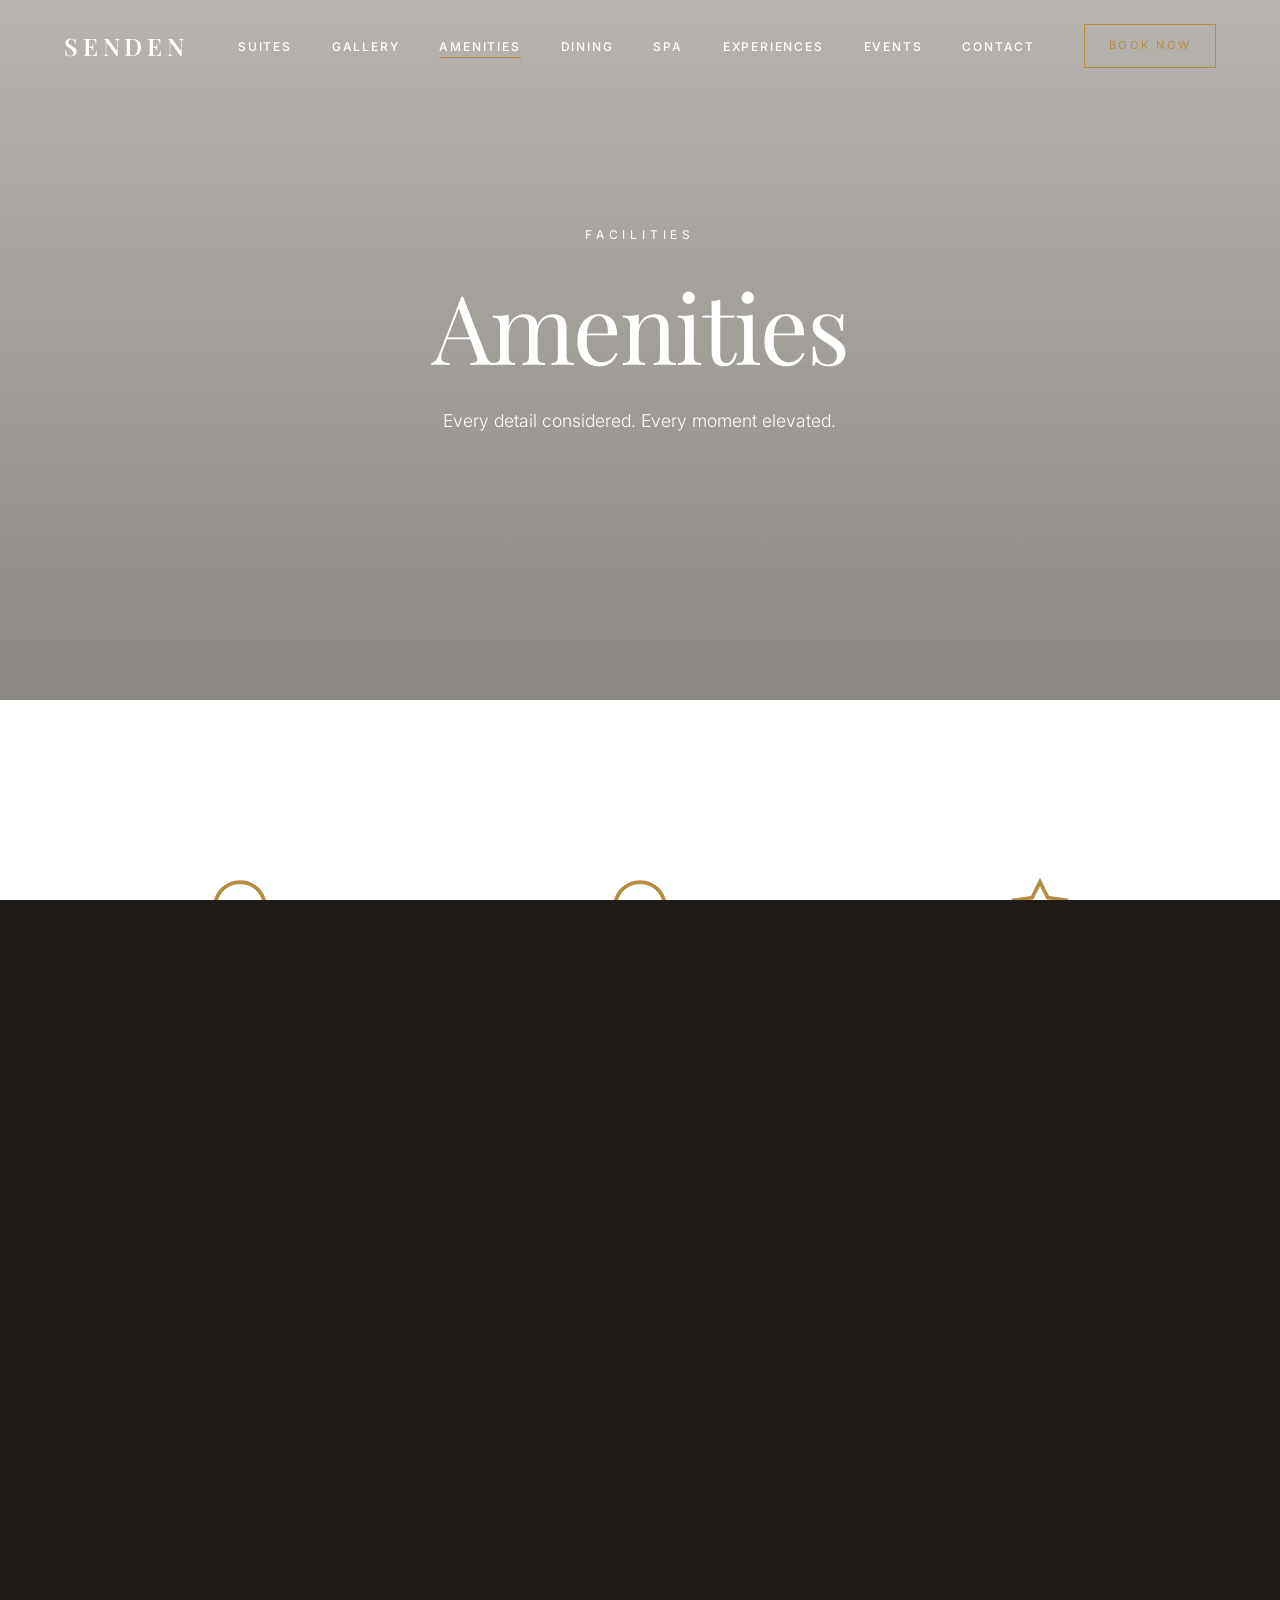
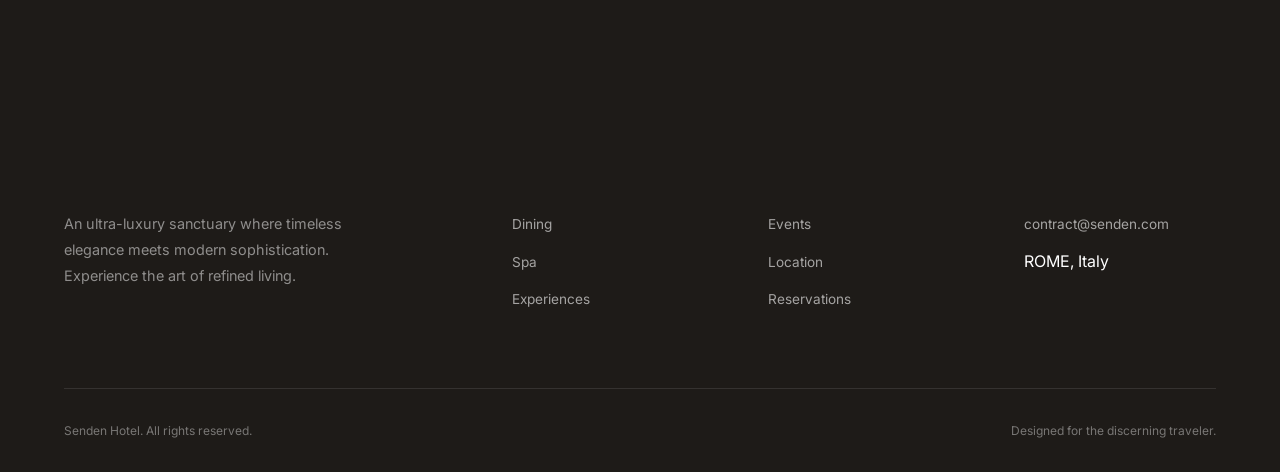
==== amenities.html @ 0dc590b7 "Add files via upload" ====
﻿<!DOCTYPE html>
<html lang="en">
<head>
  <meta charset="UTF-8">
<meta name="viewport" content="width=device-width, initial-scale=1.0">
<link rel="preconnect" href="https://fonts.googleapis.com">
<link rel="preconnect" href="https://fonts.gstatic.com" crossorigin>
<link href="https://fonts.googleapis.com/css2?family=Playfair+Display:ital,wght@0,400;0,500;0,600;0,700;1,400;1,500&family=Inter:wght@300;400;500;600&display=swap" rel="stylesheet">
<link rel="stylesheet" href="css/style.css">
<script src="js/main.js" defer></script>
  <title>SENDEN | Amenities — Rome, Italy</title>
  <link rel="icon" href="data:image/svg+xml,<svg xmlns='http://www.w3.org/2000/svg' viewBox='0 0 100 100'><text y='.9em' font-size='90' font-family='serif'>S</text></svg>">
  <meta name="description" content="World-class amenities at Senden Hotel Rome including spa, infinity pool, fine dining, private terrace, fitness center, and bespoke concierge.">
  <meta name="keywords" content="luxury spa, infinity pool, private terrace, fitness center, concierge, Rome resort amenities">
  <script type="application/ld+json">
{
  "@context": "https://schema.org",
  "@type": "Hotel",
  "name": "Senden Hotel",
  "description": "Ultra-luxury resort in Rome, Italy offering world-class suites, fine dining, spa, and exclusive experiences.",
  "url": "https://sendenhotel.com",
  "address": {
    "@type": "PostalAddress",
    "addressLocality": "Rome",
    "addressCountry": "IT"
  },
  "telephone": "+399999999999",
  "priceRange": "$$$$",
  "starRating": {
    "@type": "Rating",
    "ratingValue": "5"
  }
}
</script>
</head>
<body>
  <div class="page-transition"></div>
  <nav class="main-nav">
  <a href="index.html" class="logo">SENDEN</a>
  <ul class="nav-links">
    <li><a href="suites.html" class="">Suites</a></li>
    <li><a href="gallery.html" class="">Gallery</a></li>
    <li><a href="amenities.html" class="active">Amenities</a></li>
    <li><a href="dining.html" class="">Dining</a></li>
    <li><a href="spa.html" class="">Spa</a></li>
    <li><a href="experiences.html" class="">Experiences</a></li>
    <li><a href="events.html" class="">Events</a></li>
    <li><a href="contact.html" class="">Contact</a></li>
  </ul>
  <a href="booking.html" class="book-nav-btn">Book Now</a>
  <button class="mobile-menu-btn" aria-label="Menu">
    <span></span><span></span><span></span>
  </button>
</nav>

  <main>
    <section class="hero" style="height: 60vh;">
      <div class="hero-bg" style="background-image: url('https://images.unsplash.com/photo-1575429198097-0414ec08e8cd?w=1920&q=80')" data-speed="0.3"></div>
      <div class="hero-overlay"></div>
      <div class="hero-content">
        <p class="hero-subtitle">Facilities</p>
        <h1 class="hero-title">Amenities</h1>
        <p class="hero-desc">Every detail considered. Every moment elevated.</p>
      </div>
    </section>

    <section class="section" style="background: var(--white);">
      <div class="amenities-grid">
        <div class="amenity-item reveal">
          <svg class="amenity-icon" viewBox="0 0 24 24" fill="none" stroke="currentColor" stroke-width="1.5"><path d="M12 2C6.48 2 2 6.48 2 12s4.48 10 10 10 10-4.48 10-10S17.52 2 12 2z"/></svg>
          <h3 class="amenity-title">Spa & Wellness</h3>
          <p class="amenity-desc">Our 2,000 sqm sanctuary offers Imperial Roman thermal rituals, aromatherapy massages, and holistic treatments using organic Italian ingredients.</p>
        </div>
        <div class="amenity-item reveal">
          <svg class="amenity-icon" viewBox="0 0 24 24" fill="none" stroke="currentColor" stroke-width="1.5"><path d="M22 12c0-5.52-4.48-10-10-10S2 6.48 2 12s4.48 10 10 10 10-4.48 10-10z"/></svg>
          <h3 class="amenity-title">Infinity Pool</h3>
          <p class="amenity-desc">A 50-meter heated infinity pool seemingly merging with the Roman skyline on the horizon. Private cabanas and all-day refreshment service.</p>
        </div>
        <div class="amenity-item reveal">
          <svg class="amenity-icon" viewBox="0 0 24 24" fill="none" stroke="currentColor" stroke-width="1.5"><path d="M12 2l3.09 6.26L22 9.27l-5 4.87 1.18 6.88L12 17.77l-6.18 3.25L7 14.14 2 9.27l6.91-1.01L12 2z"/></svg>
          <h3 class="amenity-title">Fine Dining</h3>
          <p class="amenity-desc">Three restaurants including Piazza (Italian), Koya (Japanese), and The Terrace (all-day dining).</p>
        </div>
        <div class="amenity-item reveal">
          <svg class="amenity-icon" viewBox="0 0 24 24" fill="none" stroke="currentColor" stroke-width="1.5"><path d="M20.57 14.86L22 13.43 20.57 12 17 15.57 8.43 7 12 3.43 10.57 2 9.14 3.43 7.71 2 5.57 4.14 4.14 2.71 2.71 4.14l1.43 1.43L2 7.71l1.43 1.43L2 10.57 3.43 12 7 8.43 15.57 17 12 20.57 13.43 22 14.86 20.57 16.29 22 18.43 19.86 19.86 21.29 21.29 19.86l-1.43-1.43L22 16.29z"/></svg>
          <h3 class="amenity-title">Private Terrace</h3>
          <p class="amenity-desc">Exclusive private terrace with views over Rome, sun loungers with premium linen, and dedicated terrace butlers.</p>
        </div>
        <div class="amenity-item reveal">
          <svg class="amenity-icon" viewBox="0 0 24 24" fill="none" stroke="currentColor" stroke-width="1.5"><path d="M12 3L1 9l4 2.18v6L12 21l7-3.82v-6l2-1.09V17h2V9L12 3z"/></svg>
          <h3 class="amenity-title">Fitness Center</h3>
          <p class="amenity-desc">Technogym-equipped center with personal trainers, yoga pavilion, and Pilates studio overlooking the sea.</p>
        </div>
        <div class="amenity-item reveal">
          <svg class="amenity-icon" viewBox="0 0 24 24" fill="none" stroke="currentColor" stroke-width="1.5"><path d="M12 2C8.13 2 5 5.13 5 9c0 5.25 7 13 7 13s7-7.75 7-13c0-3.87-3.13-7-7-7z"/></svg>
          <h3 class="amenity-title">Concierge</h3>
          <p class="amenity-desc">24/7 bespoke concierge for private Vatican tours, archaeological experiences, wine tastings at Castelli Romani, and exclusive city access.</p>
        </div>
      </div>
    </section>
  </main>

  <footer class="footer">
  <div class="footer-grid">
    <div>
      <div class="footer-brand">SENDEN</div>
      <p class="footer-desc">An ultra-luxury sanctuary where timeless elegance meets modern sophistication. Experience the art of refined living.</p>
    </div>
    <div class="footer-col">
      <h4>Explore</h4>
      <ul>
        <li><a href="suites.html">Suites</a></li>
        <li><a href="dining.html">Dining</a></li>
        <li><a href="spa.html">Spa</a></li>
        <li><a href="experiences.html">Experiences</a></li>
      </ul>
    </div>
    <div class="footer-col">
      <h4>Information</h4>
      <ul>
        <li><a href="gallery.html">Gallery</a></li>
        <li><a href="events.html">Events</a></li>
        <li><a href="contact.html">Location</a></li>
        <li><a href="booking.html">Reservations</a></li>
      </ul>
    </div>
    <div class="footer-col">
      <h4>Contact</h4>
      <ul>
        <li><a href="tel:+399999999999">+39 999 999 9999</a></li>
        <li><a href="mailto:contract@senden.com">contract@senden.com</a></li>
        <li>ROME, Italy</li>
      </ul>
    </div>
  </div>
  <div class="footer-bottom">
    <p> Senden Hotel. All rights reserved.</p>
    <p>Designed for the discerning traveler.</p>
  </div>
</footer>
</body>
</html>
---- css/style.css ----
@import url('https://fonts.googleapis.com/css2?family=Playfair+Display:ital,wght@0,400;0,500;0,600;0,700;1,400;1,500&family=Inter:wght@300;400;500;600&display=swap');

:root {
  --cream: #FAF7F2;
  --dark: #1E1B18;
  --gold: #B68D40;
  --accent: #8A6A44;
  --white: #FFFFFF;
  --transition-slow: 0.8s cubic-bezier(0.16, 1, 0.3, 1);
  --transition-medium: 0.5s cubic-bezier(0.16, 1, 0.3, 1);
  --transition-fast: 0.3s ease;
}

* {
  margin: 0;
  padding: 0;
  box-sizing: border-box;
}

html {
  scroll-behavior: smooth;
  font-size: 16px;
}

body {
  font-family: 'Inter', sans-serif;
  background-color: var(--cream);
  color: var(--dark);
  line-height: 1.6;
  overflow-x: hidden;
  -webkit-font-smoothing: antialiased;
}

h1, h2, h3, h4, h5, h6 {
  font-family: 'Playfair Display', serif;
  font-weight: 400;
  line-height: 1.2;
  letter-spacing: -0.02em;
}

a {
  text-decoration: none;
  color: inherit;
  transition: var(--transition-fast);
}

img {
  max-width: 100%;
  display: block;
}

/* Page Transition Overlay */
.page-transition {
  position: fixed;
  top: 0;
  left: 0;
  width: 100%;
  height: 100%;
  background: var(--dark);
  z-index: 9999;
  transform: translateY(100%);
  transition: transform 0.6s cubic-bezier(0.76, 0, 0.24, 1);
  pointer-events: none;
}

.page-transition.active {
  transform: translateY(0);
  pointer-events: all;
}

.page-transition::after {
  content: 'SENDEN';
  position: absolute;
  top: 50%;
  left: 50%;
  transform: translate(-50%, -50%);
  font-family: 'Playfair Display', serif;
  font-size: 2rem;
  color: var(--gold);
  letter-spacing: 0.5em;
  opacity: 0;
  transition: opacity 0.3s ease 0.3s;
}

.page-transition.active::after {
  opacity: 1;
}

/* Loading Skeleton */
.skeleton {
  background: linear-gradient(90deg, #e8e4df 25%, #f0ece6 50%, #e8e4df 75%);
  background-size: 200% 100%;
  animation: shimmer 1.5s infinite;
  border-radius: 4px;
}

@keyframes shimmer {
  0% { background-position: 200% 0; }
  100% { background-position: -200% 0; }
}

/* Navigation */
.main-nav {
  position: fixed;
  top: 0;
  left: 0;
  width: 100%;
  z-index: 1000;
  padding: 1.5rem 4rem;
  display: flex;
  justify-content: space-between;
  align-items: center;
  transition: var(--transition-medium);
}

.main-nav.scrolled {
  background: rgba(250, 247, 242, 0.95);
  backdrop-filter: blur(20px);
  padding: 1rem 4rem;
  box-shadow: 0 2px 40px rgba(30, 27, 24, 0.06);
}

.logo {
  font-family: 'Playfair Display', serif;
  font-size: 1.5rem;
  font-weight: 600;
  letter-spacing: 0.2em;
  color: var(--white);
  transition: var(--transition-medium);
}

.main-nav.scrolled .logo {
  color: var(--dark);
}

.nav-links {
  display: flex;
  gap: 2.5rem;
  list-style: none;
}

.nav-links a {
  font-size: 0.75rem;
  font-weight: 500;
  letter-spacing: 0.15em;
  text-transform: uppercase;
  color: var(--white);
  position: relative;
  padding-bottom: 4px;
}

.main-nav.scrolled .nav-links a {
  color: var(--dark);
}

.nav-links a::after {
  content: '';
  position: absolute;
  bottom: 0;
  left: 0;
  width: 0;
  height: 1px;
  background: var(--gold);
  transition: width var(--transition-medium);
}

.nav-links a:hover::after,
.nav-links a.active::after {
  width: 100%;
}

.nav-links a:hover {
  color: var(--gold);
}

.book-nav-btn {
  padding: 0.75rem 1.5rem;
  border: 1px solid var(--gold);
  color: var(--gold);
  font-size: 0.7rem;
  letter-spacing: 0.2em;
  text-transform: uppercase;
  background: transparent;
  cursor: pointer;
  transition: var(--transition-fast);
}

.book-nav-btn:hover {
  background: var(--gold);
  color: var(--white);
}

.mobile-menu-btn {
  display: none;
  flex-direction: column;
  gap: 5px;
  background: none;
  border: none;
  cursor: pointer;
  padding: 5px;
}

.mobile-menu-btn span {
  display: block;
  width: 24px;
  height: 1.5px;
  background: var(--white);
  transition: var(--transition-fast);
}

.main-nav.scrolled .mobile-menu-btn span {
  background: var(--dark);
}

/* Hero */
.hero {
  position: relative;
  height: 100vh;
  min-height: 700px;
  overflow: hidden;
  display: flex;
  align-items: center;
  justify-content: center;
}

.hero-bg {
  position: absolute;
  top: 0;
  left: 0;
  width: 100%;
  height: 120%;
  background-size: cover;
  background-position: center;
  will-change: transform;
}

.hero-overlay {
  position: absolute;
  top: 0;
  left: 0;
  width: 100%;
  height: 100%;
  background: linear-gradient(to bottom, rgba(30,27,24,0.3), rgba(30,27,24,0.5));
}

.hero-content {
  position: relative;
  z-index: 2;
  text-align: center;
  color: var(--white);
  max-width: 900px;
  padding: 0 2rem;
}

.hero-subtitle {
  font-family: 'Inter', sans-serif;
  font-size: 0.75rem;
  letter-spacing: 0.4em;
  text-transform: uppercase;
  margin-bottom: 1.5rem;
  opacity: 0;
  transform: translateY(30px);
  animation: fadeUp 1s ease forwards 0.3s;
}

.hero-title {
  font-size: clamp(3rem, 8vw, 6rem);
  font-weight: 400;
  margin-bottom: 1.5rem;
  opacity: 0;
  transform: translateY(40px);
  animation: fadeUp 1.2s ease forwards 0.6s;
}

.hero-desc {
  font-size: 1.1rem;
  font-weight: 300;
  max-width: 600px;
  margin: 0 auto 2.5rem;
  opacity: 0;
  transform: translateY(30px);
  animation: fadeUp 1s ease forwards 0.9s;
}

.hero-buttons {
  display: flex;
  gap: 1.5rem;
  justify-content: center;
  opacity: 0;
  transform: translateY(30px);
  animation: fadeUp 1s ease forwards 1.2s;
}

.btn-primary {
  padding: 1rem 2.5rem;
  background: var(--gold);
  color: var(--white);
  font-size: 0.75rem;
  letter-spacing: 0.2em;
  text-transform: uppercase;
  border: none;
  cursor: pointer;
  transition: var(--transition-fast);
  position: relative;
  overflow: hidden;
}

.btn-primary::before {
  content: '';
  position: absolute;
  top: 0;
  left: -100%;
  width: 100%;
  height: 100%;
  background: var(--accent);
  transition: left var(--transition-medium);
  z-index: -1;
}

.btn-primary:hover::before {
  left: 0;
}

.btn-primary:hover {
  color: var(--white);
}

.btn-secondary {
  padding: 1rem 2.5rem;
  background: transparent;
  color: var(--white);
  font-size: 0.75rem;
  letter-spacing: 0.2em;
  text-transform: uppercase;
  border: 1px solid rgba(255,255,255,0.4);
  cursor: pointer;
  transition: var(--transition-fast);
}

.btn-secondary:hover {
  background: rgba(255,255,255,0.1);
  border-color: var(--white);
}

.scroll-indicator {
  position: absolute;
  bottom: 2rem;
  left: 50%;
  transform: translateX(-50%);
  display: flex;
  flex-direction: column;
  align-items: center;
  gap: 0.5rem;
  color: var(--white);
  font-size: 0.6rem;
  letter-spacing: 0.3em;
  text-transform: uppercase;
  opacity: 0.7;
  animation: bounce 2s infinite;
}

.scroll-indicator::after {
  content: '';
  width: 1px;
  height: 40px;
  background: linear-gradient(to bottom, var(--white), transparent);
}

/* Section Base */
.section {
  padding: 8rem 4rem;
  position: relative;
}

.section-header {
  text-align: center;
  max-width: 700px;
  margin: 0 auto 5rem;
}

.section-label {
  font-family: 'Inter', sans-serif;
  font-size: 0.7rem;
  letter-spacing: 0.4em;
  text-transform: uppercase;
  color: var(--gold);
  margin-bottom: 1rem;
  display: block;
}

.section-title {
  font-size: clamp(2rem, 5vw, 3.5rem);
  margin-bottom: 1.5rem;
}

.section-desc {
  font-size: 1rem;
  color: var(--accent);
  font-weight: 300;
}

/* Reveal Animation */
.reveal {
  opacity: 0;
  transform: translateY(60px);
  transition: all 1s cubic-bezier(0.16, 1, 0.3, 1);
}

.reveal.active {
  opacity: 1;
  transform: translateY(0);
}

/* Image Reveal */
.img-reveal {
  position: relative;
  overflow: hidden;
}

.img-reveal::before {
  content: '';
  position: absolute;
  top: 0;
  left: 0;
  width: 100%;
  height: 100%;
  background: var(--cream);
  z-index: 2;
  transform: translateX(0);
  transition: transform 1.2s cubic-bezier(0.76, 0, 0.24, 1);
}

.img-reveal.active::before {
  transform: translateX(100%);
}

.img-reveal img {
  transform: scale(1.2);
  transition: transform 1.5s cubic-bezier(0.16, 1, 0.3, 1);
}

.img-reveal.active img {
  transform: scale(1);
}

/* 3D Cards */
.card-3d {
  perspective: 1000px;
  transform-style: preserve-3d;
}

.card-3d-inner {
  transition: transform 0.6s cubic-bezier(0.16, 1, 0.3, 1);
  transform-style: preserve-3d;
}

.card-3d:hover .card-3d-inner {
  transform: rotateY(5deg) rotateX(5deg) translateZ(20px);
}

/* Room Cards */
.rooms-grid {
  display: grid;
  grid-template-columns: repeat(auto-fit, minmax(350px, 1fr));
  gap: 2rem;
  max-width: 1400px;
  margin: 0 auto;
}

.room-card {
  background: var(--white);
  overflow: hidden;
  box-shadow: 0 20px 60px rgba(30, 27, 24, 0.08);
  transition: var(--transition-medium);
}

.room-card:hover {
  box-shadow: 0 30px 80px rgba(30, 27, 24, 0.12);
}

.room-card-img {
  height: 400px;
  overflow: hidden;
  position: relative;
}

.room-card-img img {
  width: 100%;
  height: 100%;
  object-fit: cover;
  transition: transform 1.2s cubic-bezier(0.16, 1, 0.3, 1);
}

.room-card:hover .room-card-img img {
  transform: scale(1.1);
}

.room-card-content {
  padding: 2.5rem;
}

.room-card-tag {
  font-size: 0.65rem;
  letter-spacing: 0.3em;
  text-transform: uppercase;
  color: var(--gold);
  margin-bottom: 0.75rem;
}

.room-card-title {
  font-size: 1.75rem;
  margin-bottom: 0.75rem;
}

.room-card-desc {
  font-size: 0.9rem;
  color: var(--accent);
  margin-bottom: 1.5rem;
  line-height: 1.7;
}

.room-card-price {
  font-family: 'Playfair Display', serif;
  font-size: 1.25rem;
  color: var(--dark);
}

.room-card-price span {
  font-size: 0.75rem;
  color: var(--accent);
  font-family: 'Inter', sans-serif;
}

/* Gallery Masonry */
.gallery-masonry {
  column-count: 3;
  column-gap: 1.5rem;
  max-width: 1400px;
  margin: 0 auto;
}

.gallery-item {
  break-inside: avoid;
  margin-bottom: 1.5rem;
  position: relative;
  overflow: hidden;
  cursor: pointer;
}

.gallery-item img {
  width: 100%;
  transition: transform 1.2s cubic-bezier(0.16, 1, 0.3, 1);
}

.gallery-item:hover img {
  transform: scale(1.08);
}

.gallery-item-overlay {
  position: absolute;
  top: 0;
  left: 0;
  width: 100%;
  height: 100%;
  background: rgba(30, 27, 24, 0.4);
  opacity: 0;
  display: flex;
  align-items: center;
  justify-content: center;
  transition: var(--transition-medium);
}

.gallery-item:hover .gallery-item-overlay {
  opacity: 1;
}

.gallery-item-title {
  color: var(--white);
  font-family: 'Playfair Display', serif;
  font-size: 1.25rem;
  transform: translateY(20px);
  transition: transform var(--transition-medium);
}

.gallery-item:hover .gallery-item-title {
  transform: translateY(0);
}

/* Amenities */
.amenities-grid {
  display: grid;
  grid-template-columns: repeat(auto-fit, minmax(300px, 1fr));
  gap: 3rem;
  max-width: 1200px;
  margin: 0 auto;
}

.amenity-item {
  text-align: center;
  padding: 3rem 2rem;
  background: var(--white);
  transition: var(--transition-medium);
  border: 1px solid transparent;
}

.amenity-item:hover {
  border-color: var(--gold);
  transform: translateY(-10px);
}

.amenity-icon {
  width: 60px;
  height: 60px;
  margin: 0 auto 1.5rem;
  stroke: var(--gold);
}

.amenity-title {
  font-size: 1.25rem;
  margin-bottom: 0.75rem;
}

.amenity-desc {
  font-size: 0.85rem;
  color: var(--accent);
  line-height: 1.7;
}

/* Dining / Experience Cards */
.experience-card {
  display: grid;
  grid-template-columns: 1fr 1fr;
  gap: 0;
  max-width: 1400px;
  margin: 0 auto;
  align-items: center;
  background: var(--white);
}

.experience-card:nth-child(even) {
  direction: rtl;
}

.experience-card:nth-child(even) > * {
  direction: ltr;
}

.experience-img {
  height: 500px;
  overflow: hidden;
  position: relative;
}

.experience-img img {
  width: 100%;
  height: 100%;
  object-fit: cover;
  transition: transform 1.5s cubic-bezier(0.16, 1, 0.3, 1);
}

.experience-card:hover .experience-img img {
  transform: scale(1.05);
}

.experience-content {
  padding: 4rem;
}

.experience-tag {
  font-size: 0.7rem;
  letter-spacing: 0.3em;
  text-transform: uppercase;
  color: var(--gold);
  margin-bottom: 1rem;
}

.experience-title {
  font-size: 2.5rem;
  margin-bottom: 1.5rem;
}

.experience-desc {
  color: var(--accent);
  margin-bottom: 2rem;
  line-height: 1.8;
}

/* Testimonials */
.testimonials-container {
  max-width: 1000px;
  margin: 0 auto;
  position: relative;
}

.testimonial-item {
  text-align: center;
  padding: 2rem;
}

.testimonial-text {
  font-family: 'Playfair Display', serif;
  font-size: clamp(1.25rem, 3vw, 1.75rem);
  font-style: italic;
  line-height: 1.6;
  margin-bottom: 2rem;
  color: var(--dark);
}

.testimonial-author {
  font-size: 0.8rem;
  letter-spacing: 0.2em;
  text-transform: uppercase;
  color: var(--gold);
}

/* Awards */
.awards-list {
  display: flex;
  justify-content: center;
  gap: 4rem;
  flex-wrap: wrap;
  max-width: 1200px;
  margin: 0 auto;
}

.award-item {
  text-align: center;
  opacity: 0.7;
  transition: var(--transition-fast);
}

.award-item:hover {
  opacity: 1;
}

.award-year {
  font-family: 'Playfair Display', serif;
  font-size: 2rem;
  color: var(--gold);
  margin-bottom: 0.5rem;
}

.award-name {
  font-size: 0.8rem;
  letter-spacing: 0.1em;
  max-width: 200px;
}

/* Location */
.map-container {
  max-width: 1400px;
  margin: 0 auto;
  height: 500px;
  background: var(--dark);
  position: relative;
  overflow: hidden;
}

.map-container iframe {
  width: 100%;
  height: 100%;
  border: none;
  filter: grayscale(100%) contrast(1.1);
  opacity: 0.8;
}

.location-info {
  display: grid;
  grid-template-columns: repeat(auto-fit, minmax(250px, 1fr));
  gap: 3rem;
  max-width: 1200px;
  margin: 4rem auto 0;
}

.location-item h4 {
  font-size: 1rem;
  margin-bottom: 0.75rem;
  letter-spacing: 0.1em;
}

.location-item p {
  font-size: 0.9rem;
  color: var(--accent);
  line-height: 1.7;
}

/* Booking CTA */
.booking-cta {
  background: var(--dark);
  color: var(--white);
  text-align: center;
  padding: 6rem 2rem;
}

.booking-cta h2 {
  font-size: clamp(2rem, 5vw, 3.5rem);
  margin-bottom: 1rem;
}

.booking-cta p {
  color: rgba(255,255,255,0.6);
  margin-bottom: 2.5rem;
  font-weight: 300;
}

/* Booking Form */
.booking-form {
  max-width: 800px;
  margin: 0 auto;
  display: grid;
  grid-template-columns: repeat(auto-fit, minmax(200px, 1fr));
  gap: 1.5rem;
  background: var(--white);
  padding: 3rem;
}

.form-group {
  display: flex;
  flex-direction: column;
}

.form-group label {
  font-size: 0.65rem;
  letter-spacing: 0.2em;
  text-transform: uppercase;
  margin-bottom: 0.5rem;
  color: var(--accent);
}

.form-group input,
.form-group select {
  padding: 1rem;
  border: 1px solid #e0dcd6;
  background: var(--cream);
  font-family: 'Inter', sans-serif;
  font-size: 0.9rem;
  color: var(--dark);
  outline: none;
  transition: var(--transition-fast);
}

.form-group input:focus,
.form-group select:focus {
  border-color: var(--gold);
}

.form-group.full {
  grid-column: 1 / -1;
}

/* Footer */
.footer {
  background: var(--dark);
  color: var(--white);
  padding: 6rem 4rem 2rem;
}

.footer-grid {
  display: grid;
  grid-template-columns: 2fr 1fr 1fr 1fr;
  gap: 4rem;
  max-width: 1400px;
  margin: 0 auto 4rem;
}

.footer-brand {
  font-family: 'Playfair Display', serif;
  font-size: 2rem;
  margin-bottom: 1.5rem;
  letter-spacing: 0.1em;
}

.footer-desc {
  font-size: 0.9rem;
  color: rgba(255,255,255,0.5);
  line-height: 1.8;
  max-width: 300px;
}

.footer-col h4 {
  font-size: 0.7rem;
  letter-spacing: 0.3em;
  text-transform: uppercase;
  margin-bottom: 1.5rem;
  color: var(--gold);
}

.footer-col ul {
  list-style: none;
}

.footer-col li {
  margin-bottom: 0.75rem;
}

.footer-col a {
  font-size: 0.85rem;
  color: rgba(255,255,255,0.6);
}

.footer-col a:hover {
  color: var(--white);
}

.footer-bottom {
  border-top: 1px solid rgba(255,255,255,0.1);
  padding-top: 2rem;
  display: flex;
  justify-content: space-between;
  align-items: center;
  max-width: 1400px;
  margin: 0 auto;
  font-size: 0.75rem;
  color: rgba(255,255,255,0.4);
}

/* Lightbox */
.lightbox {
  position: fixed;
  top: 0;
  left: 0;
  width: 100%;
  height: 100%;
  background: rgba(30, 27, 24, 0.95);
  z-index: 2000;
  display: none;
  align-items: center;
  justify-content: center;
  opacity: 0;
  transition: opacity 0.4s ease;
}

.lightbox.active {
  display: flex;
  opacity: 1;
}

.lightbox img {
  max-width: 90%;
  max-height: 90%;
  object-fit: contain;
}

.lightbox-close {
  position: absolute;
  top: 2rem;
  right: 2rem;
  color: var(--white);
  font-size: 2rem;
  cursor: pointer;
  background: none;
  border: none;
}

/* Parallax Section */
.parallax-section {
  position: relative;
  height: 60vh;
  overflow: hidden;
  display: flex;
  align-items: center;
  justify-content: center;
  background-attachment: fixed;
  background-size: cover;
  background-position: center;
}

.parallax-overlay {
  position: absolute;
  top: 0;
  left: 0;
  width: 100%;
  height: 100%;
  background: rgba(30, 27, 24, 0.4);
}

.parallax-content {
  position: relative;
  z-index: 2;
  text-align: center;
  color: var(--white);
}

/* Events */
.events-grid {
  display: grid;
  grid-template-columns: repeat(auto-fit, minmax(350px, 1fr));
  gap: 2rem;
  max-width: 1400px;
  margin: 0 auto;
}

.event-card {
  position: relative;
  height: 450px;
  overflow: hidden;
  cursor: pointer;
}

.event-card img {
  width: 100%;
  height: 100%;
  object-fit: cover;
  transition: transform 1.5s cubic-bezier(0.16, 1, 0.3, 1);
}

.event-card:hover img {
  transform: scale(1.1);
}

.event-card-overlay {
  position: absolute;
  bottom: 0;
  left: 0;
  width: 100%;
  padding: 3rem;
  background: linear-gradient(to top, rgba(30,27,24,0.9), transparent);
  color: var(--white);
}

.event-card-tag {
  font-size: 0.65rem;
  letter-spacing: 0.3em;
  text-transform: uppercase;
  color: var(--gold);
  margin-bottom: 0.5rem;
}

.event-card-title {
  font-size: 1.75rem;
}

/* Keyframes */
@keyframes fadeUp {
  to {
    opacity: 1;
    transform: translateY(0);
  }
}

@keyframes bounce {
  0%, 20%, 50%, 80%, 100% { transform: translateX(-50%) translateY(0); }
  40% { transform: translateX(-50%) translateY(-10px); }
  60% { transform: translateX(-50%) translateY(-5px); }
}

/* Responsive */
@media (max-width: 1024px) {
  .section { padding: 5rem 2rem; }
  .main-nav { padding: 1.5rem 2rem; }
  .footer-grid { grid-template-columns: 1fr 1fr; }
  .experience-card { grid-template-columns: 1fr; }
  .experience-card:nth-child(even) { direction: ltr; }
  .gallery-masonry { column-count: 2; }
}

@media (max-width: 768px) {
  .nav-links { display: none; }
  .mobile-menu-btn { display: flex; }
  .hero-title { font-size: 2.5rem; }
  .hero-buttons { flex-direction: column; align-items: center; }
  .rooms-grid { grid-template-columns: 1fr; }
  .footer-grid { grid-template-columns: 1fr; gap: 2rem; }
  .footer-bottom { flex-direction: column; gap: 1rem; text-align: center; }
  .gallery-masonry { column-count: 1; }
  .booking-form { grid-template-columns: 1fr; padding: 2rem; }
  .parallax-section { background-attachment: scroll; }
}
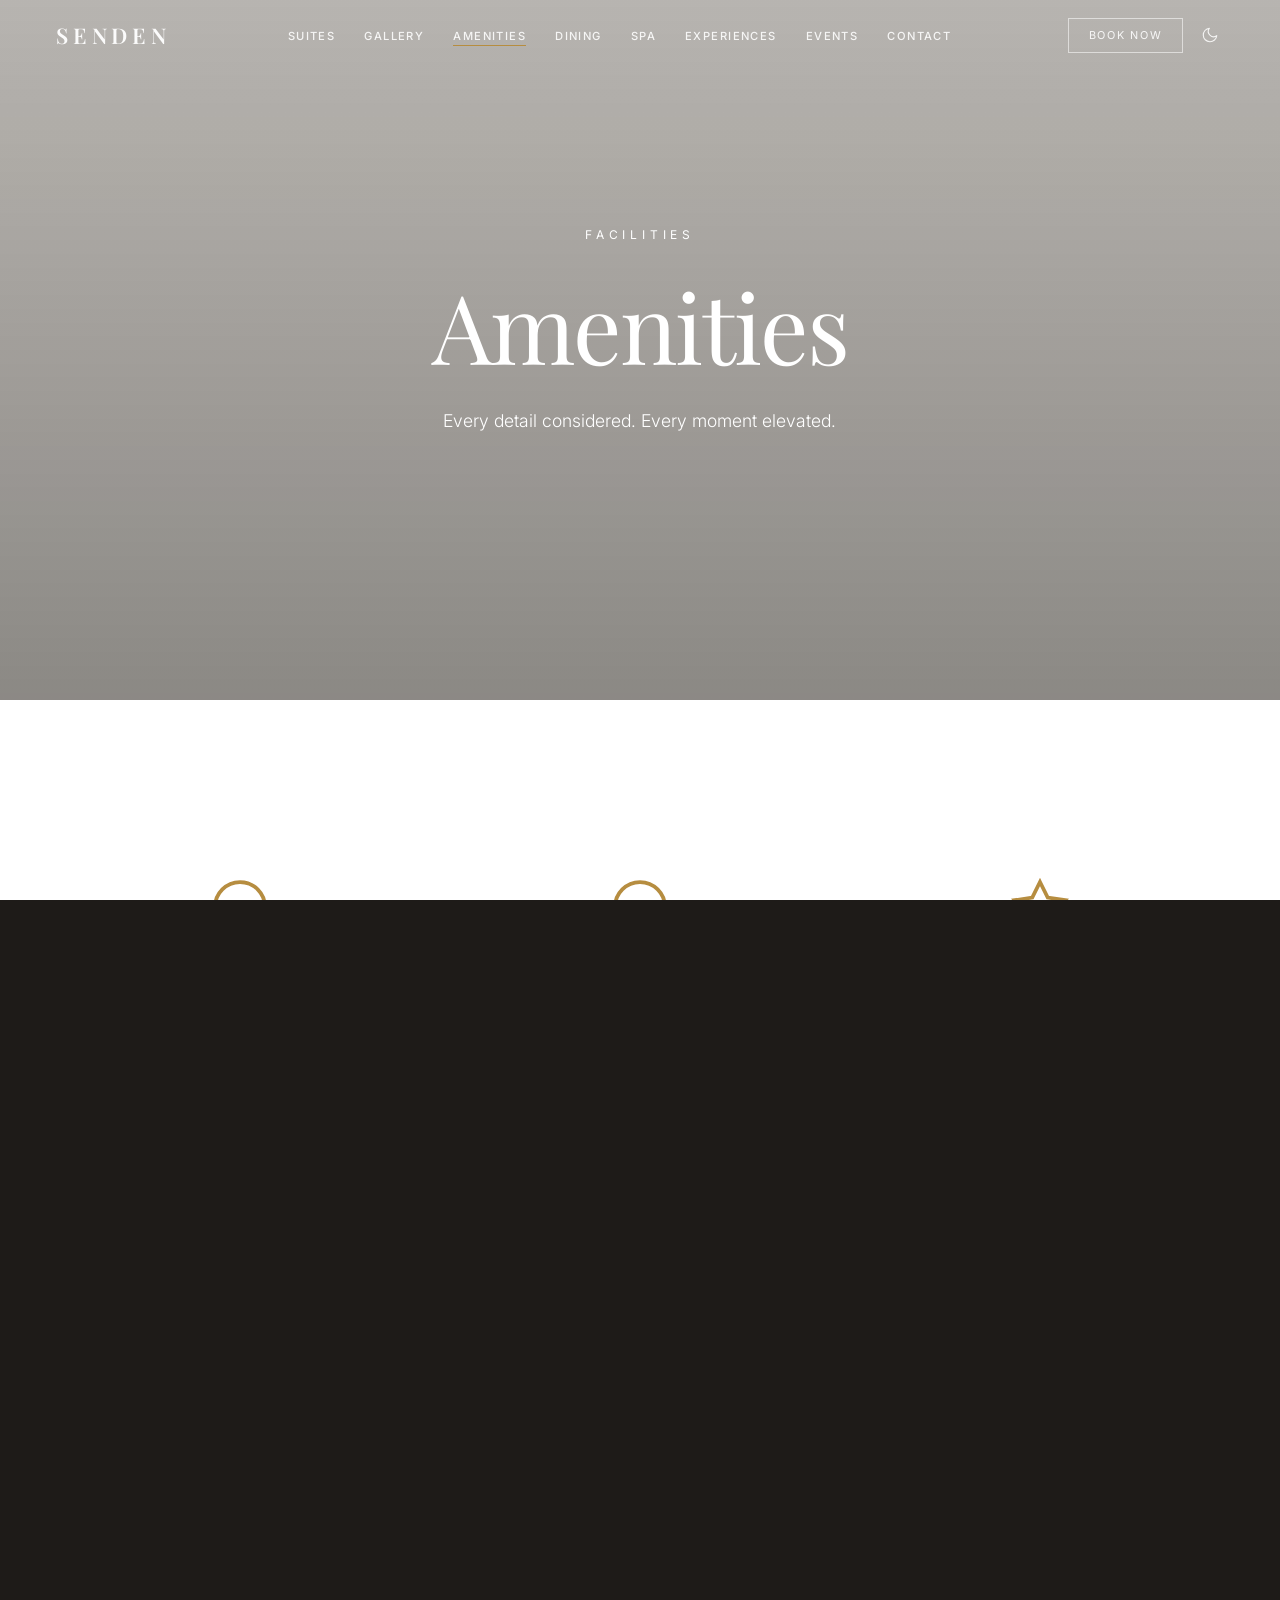
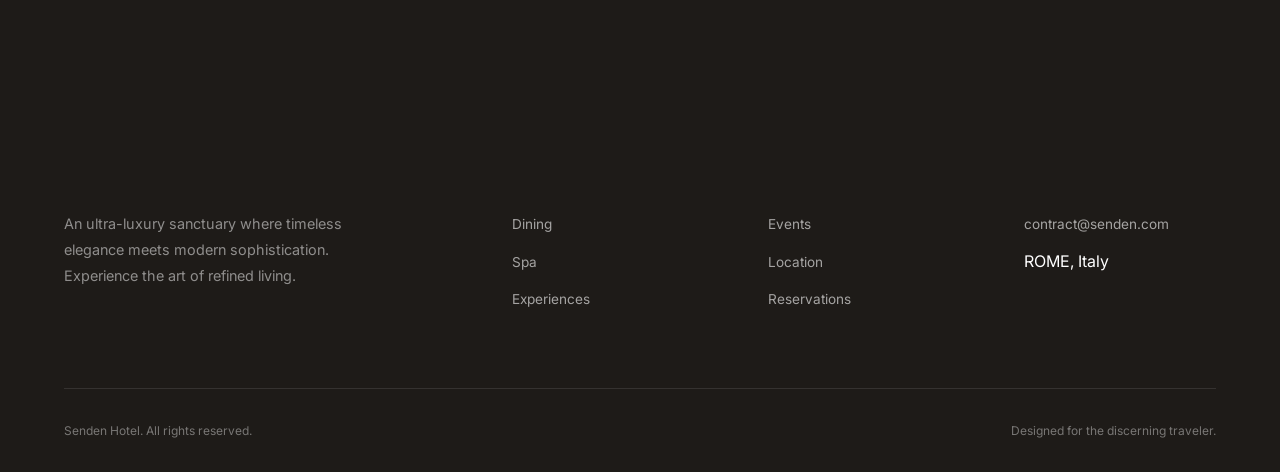
==== commit ff2059ae: "Add files via upload" ====
--- a/amenities.html
+++ b/amenities.html
@@ -7,6 +7,7 @@
 <link rel="preconnect" href="https://fonts.gstatic.com" crossorigin>
 <link href="https://fonts.googleapis.com/css2?family=Playfair+Display:ital,wght@0,400;0,500;0,600;0,700;1,400;1,500&family=Inter:wght@300;400;500;600&display=swap" rel="stylesheet">
 <link rel="stylesheet" href="css/style.css">
+<script>!function(){var t=localStorage.getItem('senden-theme');if(t)document.documentElement.setAttribute('data-theme',t);else if(window.matchMedia('(prefers-color-scheme: dark)').matches)document.documentElement.setAttribute('data-theme','dark');}();</script>
 <script src="js/main.js" defer></script>
   <title>SENDEN | Amenities — Rome, Italy</title>
   <link rel="icon" href="data:image/svg+xml,<svg xmlns='http://www.w3.org/2000/svg' viewBox='0 0 100 100'><text y='.9em' font-size='90' font-family='serif'>S</text></svg>">
@@ -46,11 +47,18 @@
     <li><a href="experiences.html" class="">Experiences</a></li>
     <li><a href="events.html" class="">Events</a></li>
     <li><a href="contact.html" class="">Contact</a></li>
+    <li class="mobile-book-item"><a href="booking.html">Book Now</a></li>
   </ul>
-  <a href="booking.html" class="book-nav-btn">Book Now</a>
-  <button class="mobile-menu-btn" aria-label="Menu">
-    <span></span><span></span><span></span>
-  </button>
+  <div class="nav-right">
+    <a href="booking.html" class="book-nav-btn">Book Now</a>
+    <button class="theme-toggle" aria-label="Toggle theme">
+      <svg class="icon-moon" xmlns="http://www.w3.org/2000/svg" width="18" height="18" viewBox="0 0 24 24" fill="none" stroke="currentColor" stroke-width="1.5" stroke-linecap="round" stroke-linejoin="round"><path d="M21 12.79A9 9 0 1 1 11.21 3 7 7 0 0 0 21 12.79z"/></svg>
+      <svg class="icon-sun" xmlns="http://www.w3.org/2000/svg" width="18" height="18" viewBox="0 0 24 24" fill="none" stroke="currentColor" stroke-width="1.5" stroke-linecap="round" stroke-linejoin="round"><circle cx="12" cy="12" r="5"/><line x1="12" y1="1" x2="12" y2="3"/><line x1="12" y1="21" x2="12" y2="23"/><line x1="4.22" y1="4.22" x2="5.64" y2="5.64"/><line x1="18.36" y1="18.36" x2="19.78" y2="19.78"/><line x1="1" y1="12" x2="3" y2="12"/><line x1="21" y1="12" x2="23" y2="12"/><line x1="4.22" y1="19.78" x2="5.64" y2="18.36"/><line x1="18.36" y1="5.64" x2="19.78" y2="4.22"/></svg>
+    </button>
+    <button class="mobile-menu-btn" aria-label="Toggle menu">
+      <span></span><span></span><span></span>
+    </button>
+  </div>
 </nav>
 
   <main>
--- a/css/style.css
+++ b/css/style.css
@@ -10,6 +10,25 @@
   --transition-slow: 0.8s cubic-bezier(0.16, 1, 0.3, 1);
   --transition-medium: 0.5s cubic-bezier(0.16, 1, 0.3, 1);
   --transition-fast: 0.3s ease;
+  /* Navbar tokens — light mode defaults */
+  --nav-scrolled-bg: rgba(250, 247, 242, 0.88);
+  --nav-mobile-bg: rgba(248, 245, 240, 0.98);
+  --nav-solid-text: #1E1B18;
+}
+
+/* Dark mode navbar tokens */
+[data-theme="dark"] {
+  --nav-scrolled-bg: rgba(16, 13, 10, 0.92);
+  --nav-mobile-bg: rgba(14, 11, 8, 0.98);
+  --nav-solid-text: #F0EBE1;
+}
+
+@media (prefers-color-scheme: dark) {
+  html:not([data-theme="light"]) {
+    --nav-scrolled-bg: rgba(16, 13, 10, 0.92);
+    --nav-mobile-bg: rgba(14, 11, 8, 0.98);
+    --nav-solid-text: #F0EBE1;
+  }
 }
 
 * {
@@ -107,51 +126,66 @@
   left: 0;
   width: 100%;
   z-index: 1000;
-  padding: 1.5rem 4rem;
+  padding: 1.1rem 3.5rem;
   display: flex;
   justify-content: space-between;
   align-items: center;
-  transition: var(--transition-medium);
+  transition: padding 0.4s cubic-bezier(0.16, 1, 0.3, 1),
+              background 0.4s ease,
+              box-shadow 0.4s ease;
+  background: transparent;
 }
 
 .main-nav.scrolled {
-  background: rgba(250, 247, 242, 0.95);
-  backdrop-filter: blur(20px);
-  padding: 1rem 4rem;
-  box-shadow: 0 2px 40px rgba(30, 27, 24, 0.06);
+  background: var(--nav-scrolled-bg);
+  backdrop-filter: blur(24px);
+  -webkit-backdrop-filter: blur(24px);
+  padding: 0.65rem 3.5rem;
+  box-shadow: 0 1px 0 rgba(182, 141, 64, 0.1), 0 2px 24px rgba(0, 0, 0, 0.08);
 }
 
 .logo {
   font-family: 'Playfair Display', serif;
-  font-size: 1.5rem;
+  font-size: 1.35rem;
   font-weight: 600;
-  letter-spacing: 0.2em;
-  color: var(--white);
-  transition: var(--transition-medium);
+  letter-spacing: 0.22em;
+  color: rgba(255, 255, 255, 0.95);
+  transition: color 0.4s ease, opacity 0.3s ease;
+  flex-shrink: 0;
+  position: relative;
+  z-index: 2;
 }
 
 .main-nav.scrolled .logo {
-  color: var(--dark);
+  color: var(--nav-solid-text);
+}
+
+.logo:hover {
+  opacity: 0.75;
 }
 
 .nav-links {
   display: flex;
-  gap: 2.5rem;
+  align-items: center;
+  gap: 1.8rem;
   list-style: none;
+  margin: 0;
+  padding: 0;
 }
 
 .nav-links a {
-  font-size: 0.75rem;
+  font-size: 0.7rem;
   font-weight: 500;
-  letter-spacing: 0.15em;
+  letter-spacing: 0.13em;
   text-transform: uppercase;
-  color: var(--white);
-  position: relative;
-  padding-bottom: 4px;
+  color: rgba(255, 255, 255, 0.88);
+  position: relative;
+  padding-bottom: 3px;
+  transition: color 0.3s ease;
 }
 
 .main-nav.scrolled .nav-links a {
-  color: var(--dark);
+  color: var(--nav-solid-text);
 }
 
 .nav-links a::after {
@@ -162,7 +196,7 @@
   width: 0;
   height: 1px;
   background: var(--gold);
-  transition: width var(--transition-medium);
+  transition: width 0.35s cubic-bezier(0.16, 1, 0.3, 1);
 }
 
 .nav-links a:hover::after,
@@ -174,43 +208,129 @@
   color: var(--gold);
 }
 
+/* Nav Right Group */
+.nav-right {
+  display: flex;
+  align-items: center;
+  gap: 0.85rem;
+  flex-shrink: 0;
+  position: relative;
+  z-index: 2;
+}
+
+/* Book Now Button */
 .book-nav-btn {
-  padding: 0.75rem 1.5rem;
-  border: 1px solid var(--gold);
-  color: var(--gold);
-  font-size: 0.7rem;
-  letter-spacing: 0.2em;
+  padding: 0.5rem 1.2rem;
+  border: 1px solid rgba(255, 255, 255, 0.55);
+  color: rgba(255, 255, 255, 0.9);
+  font-family: 'Inter', sans-serif;
+  font-size: 0.68rem;
+  letter-spacing: 0.16em;
   text-transform: uppercase;
   background: transparent;
   cursor: pointer;
-  transition: var(--transition-fast);
+  transition: all 0.3s ease;
+  white-space: nowrap;
 }
 
 .book-nav-btn:hover {
+  background: rgba(255, 255, 255, 0.12);
+  border-color: rgba(255, 255, 255, 0.85);
+}
+
+.main-nav.scrolled .book-nav-btn {
+  border-color: var(--gold);
+  color: var(--gold);
+}
+
+.main-nav.scrolled .book-nav-btn:hover {
   background: var(--gold);
-  color: var(--white);
-}
-
+  color: #fff;
+}
+
+/* Theme Toggle Button */
+.theme-toggle {
+  background: none;
+  border: none;
+  cursor: pointer;
+  padding: 0.3rem;
+  color: rgba(255, 255, 255, 0.85);
+  display: flex;
+  align-items: center;
+  justify-content: center;
+  transition: color 0.3s ease, transform 0.4s ease;
+  line-height: 0;
+  flex-shrink: 0;
+}
+
+.theme-toggle:hover {
+  color: var(--gold);
+  transform: rotate(22deg) scale(1.1);
+}
+
+.main-nav.scrolled .theme-toggle {
+  color: var(--nav-solid-text);
+}
+
+.main-nav.scrolled .theme-toggle:hover {
+  color: var(--gold);
+}
+
+.theme-toggle .icon-sun { display: none; }
+.theme-toggle .icon-moon { display: block; }
+
+[data-theme="dark"] .theme-toggle .icon-sun { display: block; }
+[data-theme="dark"] .theme-toggle .icon-moon { display: none; }
+
+@media (prefers-color-scheme: dark) {
+  html:not([data-theme="light"]) .theme-toggle .icon-sun { display: block; }
+  html:not([data-theme="light"]) .theme-toggle .icon-moon { display: none; }
+}
+
+/* Mobile Menu Button */
 .mobile-menu-btn {
   display: none;
   flex-direction: column;
+  align-items: center;
+  justify-content: center;
   gap: 5px;
   background: none;
   border: none;
   cursor: pointer;
-  padding: 5px;
+  padding: 4px;
+  width: 28px;
+  height: 28px;
 }
 
 .mobile-menu-btn span {
   display: block;
-  width: 24px;
+  width: 22px;
   height: 1.5px;
-  background: var(--white);
-  transition: var(--transition-fast);
+  background: rgba(255, 255, 255, 0.9);
+  transition: all 0.3s cubic-bezier(0.16, 1, 0.3, 1);
+  transform-origin: center;
 }
 
 .main-nav.scrolled .mobile-menu-btn span {
-  background: var(--dark);
+  background: var(--nav-solid-text);
+}
+
+.mobile-menu-btn.open span:nth-child(1) {
+  transform: translateY(6.5px) rotate(45deg);
+}
+
+.mobile-menu-btn.open span:nth-child(2) {
+  opacity: 0;
+  transform: scaleX(0);
+}
+
+.mobile-menu-btn.open span:nth-child(3) {
+  transform: translateY(-6.5px) rotate(-45deg);
+}
+
+/* Mobile Book Item — hidden on desktop */
+.mobile-book-item {
+  display: none;
 }
 
 /* Hero */
@@ -1048,7 +1168,8 @@
 /* Responsive */
 @media (max-width: 1024px) {
   .section { padding: 5rem 2rem; }
-  .main-nav { padding: 1.5rem 2rem; }
+  .main-nav { padding: 1rem 2.5rem; }
+  .main-nav.scrolled { padding: 0.65rem 2.5rem; }
   .footer-grid { grid-template-columns: 1fr 1fr; }
   .experience-card { grid-template-columns: 1fr; }
   .experience-card:nth-child(even) { direction: ltr; }
@@ -1056,8 +1177,75 @@
 }
 
 @media (max-width: 768px) {
-  .nav-links { display: none; }
+  .main-nav { padding: 0.85rem 1.4rem; }
+  .main-nav.scrolled { padding: 0.6rem 1.4rem; }
+
+  .nav-links {
+    position: fixed;
+    top: 0; left: 0;
+    width: 100%;
+    height: 100dvh;
+    flex-direction: column;
+    align-items: center;
+    justify-content: center;
+    gap: 2rem;
+    background: var(--nav-mobile-bg);
+    backdrop-filter: blur(24px);
+    -webkit-backdrop-filter: blur(24px);
+    z-index: 1;
+    /* Hidden state */
+    opacity: 0;
+    visibility: hidden;
+    pointer-events: none;
+    transform: scale(0.97) translateY(-8px);
+    transition: opacity 0.4s cubic-bezier(0.16, 1, 0.3, 1),
+                visibility 0.4s,
+                transform 0.4s cubic-bezier(0.16, 1, 0.3, 1);
+  }
+
+  .nav-links.open {
+    opacity: 1;
+    visibility: visible;
+    pointer-events: auto;
+    transform: scale(1) translateY(0);
+  }
+
+  .nav-links li a {
+    font-size: 0.9rem !important;
+    color: var(--nav-solid-text) !important;
+    letter-spacing: 0.18em;
+  }
+
+  .nav-links li a:hover {
+    color: var(--gold) !important;
+  }
+
   .mobile-menu-btn { display: flex; }
+  .book-nav-btn { display: none; }
+
+  .mobile-book-item {
+    display: block;
+    margin-top: 0.5rem;
+  }
+
+  .mobile-book-item a {
+    padding: 0.65rem 2.2rem !important;
+    border: 1px solid var(--gold) !important;
+    color: var(--gold) !important;
+    font-size: 0.7rem !important;
+    letter-spacing: 0.2em !important;
+    display: inline-block;
+    transition: background 0.3s ease, color 0.3s ease;
+  }
+
+  .mobile-book-item a:hover {
+    background: var(--gold) !important;
+    color: #fff !important;
+  }
+
+  .mobile-book-item a::after {
+    display: none !important;
+  }
   .hero-title { font-size: 2.5rem; }
   .hero-buttons { flex-direction: column; align-items: center; }
   .rooms-grid { grid-template-columns: 1fr; }
